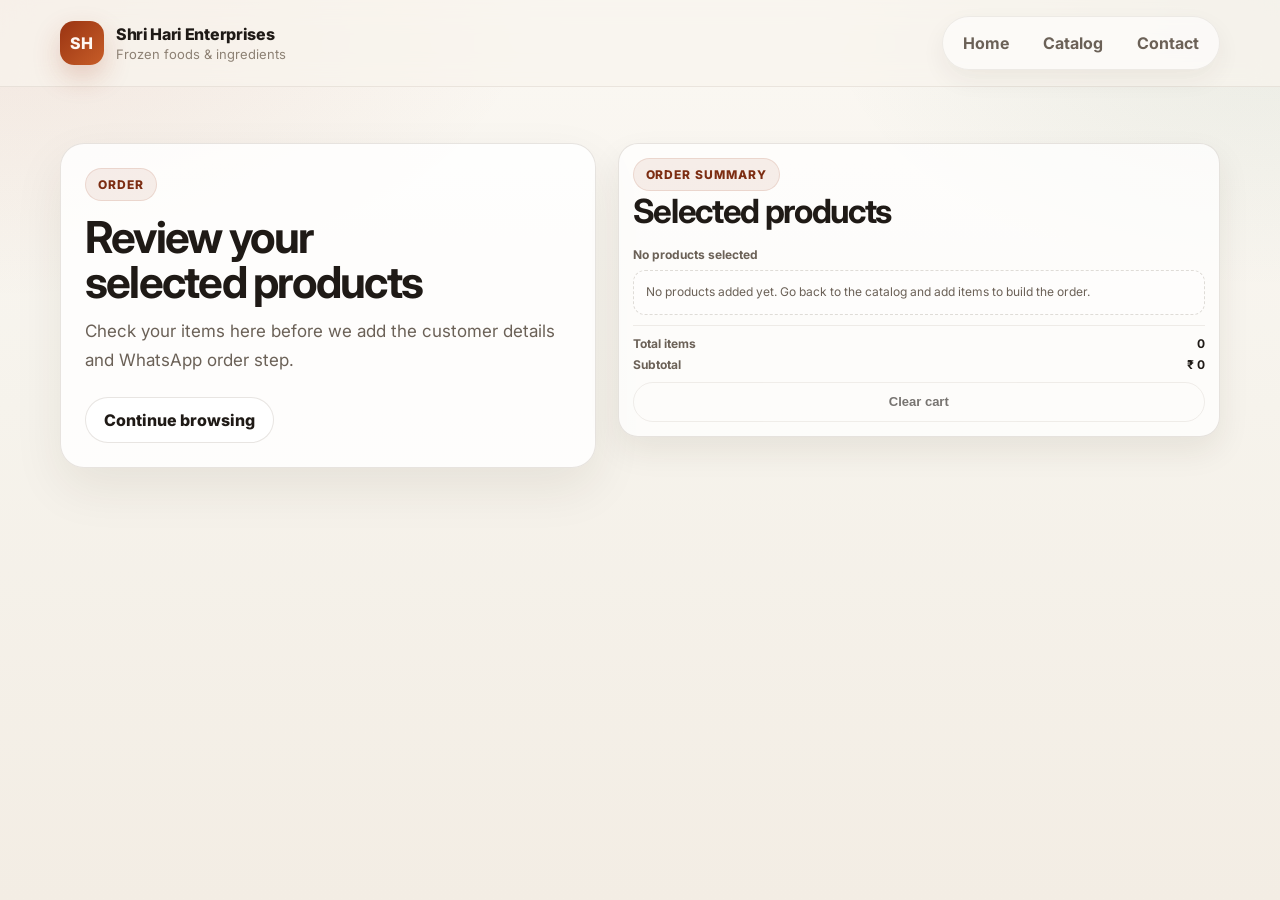
==== cart.html @ fadd580b "Move order summary to dedicated page" ====
<!doctype html>
<html lang="en">
  <head>
    <meta charset="UTF-8" />
    <meta name="viewport" content="width=device-width, initial-scale=1" />
    <meta
      name="description"
      content="Shri Hari Enterprises order summary for selected frozen products."
    />
    <title>Shri Hari Enterprises | Order Summary</title>
    <link rel="preconnect" href="https://fonts.googleapis.com" />
    <link rel="preconnect" href="https://fonts.gstatic.com" crossorigin />
    <link
      href="https://fonts.googleapis.com/css2?family=Inter:wght@400;500;600;700&display=swap"
      rel="stylesheet"
    />
    <link rel="stylesheet" href="assets/styles.css?v=20260323-1" />
  </head>
  <body>
    <header class="site-header">
      <div class="container header-inner">
        <div class="brand">
          <div class="brand-mark" aria-hidden="true">SH</div>
          <div class="brand-text">
            <div class="brand-name">Shri Hari Enterprises</div>
            <div class="brand-tagline">Frozen foods & ingredients</div>
          </div>
        </div>

        <nav class="nav" aria-label="Primary">
          <a href="index.html#home">Home</a>
          <a href="index.html#catalog">Catalog</a>
          <a href="index.html#contact">Contact</a>
        </nav>
      </div>
    </header>

    <main class="order-page">
      <section class="catalog">
        <div class="container order-page-grid">
          <div class="order-page-copy">
            <div class="section-kicker">Order</div>
            <h1 class="order-page-title">Review your selected products</h1>
            <p class="lead">
              Check your items here before we add the customer details and WhatsApp order step.
            </p>
            <div class="cta-row">
              <a class="btn" href="index.html#catalog">Continue browsing</a>
            </div>
          </div>

          <section class="cart-panel cart-page-panel" aria-labelledby="cartTitle">
            <div class="cart-head">
              <div>
                <div class="section-kicker">Order summary</div>
                <h2 id="cartTitle">Selected products</h2>
              </div>
            </div>

            <div id="cartMeta" class="cart-meta" aria-live="polite">No products selected</div>
            <div id="cartItems" class="cart-items" hidden></div>

            <div id="cartEmpty" class="cart-empty">
              No products added yet. Go back to the catalog and add items to build the order.
            </div>

            <div class="cart-summary">
              <div class="cart-summary-row">
                <span>Total items</span>
                <strong id="cartItemCount">0</strong>
              </div>
              <div class="cart-summary-row">
                <span>Subtotal</span>
                <strong id="cartSubtotal">₹ 0</strong>
              </div>
            </div>

            <button id="cartClearBtn" class="btn small ghost cart-clear-btn" type="button" hidden>
              Clear cart
            </button>
          </section>
        </div>
      </section>
    </main>

    <script src="assets/cart.js?v=20260323-1" defer></script>
  </body>
</html>
---- assets/styles.css ----
:root{
  --bg: #f6f3ec;
  --surface: rgba(255,255,255,.82);
  --surface-strong: #ffffff;
  --surface-soft: #f2ece0;
  --border: rgba(64,44,22,.12);
  --border-strong: rgba(64,44,22,.2);
  --text: #1f1a16;
  --muted: #6b6157;
  --muted-2: #8d8174;
  --brand: #9a3412;
  --brand-strong: #7c2d12;
  --brand-soft: #f6d5bf;
  --accent: #215732;
  --accent-soft: #d8eadc;
  --shadow: 0 20px 50px rgba(56,36,18,.08);
  --shadow-soft: 0 10px 24px rgba(56,36,18,.06);
  --radius: 24px;
}

*{ box-sizing: border-box; }
html{ scroll-behavior: smooth; }
html, body{ min-height: 100%; }
body{
  margin: 0;
  font-family: Inter, system-ui, -apple-system, Segoe UI, Roboto, Arial, sans-serif;
  background:
    radial-gradient(900px 500px at 0% 0%, rgba(154,52,18,.09), transparent 60%),
    radial-gradient(800px 500px at 100% 0%, rgba(33,87,50,.08), transparent 58%),
    linear-gradient(180deg, #fbf8f3 0%, var(--bg) 45%, #f3ede4 100%);
  color: var(--text);
}

a{ color: inherit; text-decoration: none; }
a:hover{ text-decoration: underline; }

.container{
  width: min(1160px, calc(100% - 40px));
  margin: 0 auto;
}

.skip-link{
  position: absolute;
  left: -999px;
  top: 16px;
  padding: 10px 14px;
  background: var(--surface-strong);
  border: 1px solid var(--border-strong);
  border-radius: 999px;
  box-shadow: var(--shadow-soft);
}
.skip-link:focus{ left: 16px; z-index: 100; }

.site-header{
  position: sticky;
  top: 0;
  z-index: 40;
  backdrop-filter: blur(14px);
  background: rgba(248,244,237,.72);
  border-bottom: 1px solid rgba(64,44,22,.08);
}
.header-inner{
  display: flex;
  align-items: center;
  justify-content: space-between;
  gap: 16px;
  padding: 16px 0;
}

.brand{
  display: flex;
  align-items: center;
  gap: 12px;
  min-width: 220px;
}
.brand-mark{
  width: 44px;
  height: 44px;
  display: grid;
  place-items: center;
  font-weight: 800;
  letter-spacing: .04em;
  color: #fff7f2;
  border-radius: 14px;
  background: linear-gradient(135deg, var(--brand), #c75d28);
  box-shadow: 0 12px 28px rgba(154,52,18,.22);
}
.brand-name{
  font-weight: 800;
  letter-spacing: -.02em;
}
.brand-tagline{
  color: var(--muted-2);
  font-size: 13px;
  margin-top: 2px;
}

.nav{
  display: flex;
  gap: 6px;
  align-items: center;
  padding: 6px;
  border: 1px solid rgba(64,44,22,.08);
  background: rgba(255,255,255,.6);
  border-radius: 999px;
  box-shadow: var(--shadow-soft);
}
.nav a{
  font-weight: 700;
  color: var(--muted);
  padding: 10px 14px;
  border-radius: 999px;
}
.nav a:hover{
  color: var(--text);
  background: rgba(154,52,18,.08);
  text-decoration: none;
}

.hero{ padding: 44px 0 26px; }
.hero-grid{
  display: grid;
  grid-template-columns: minmax(0, 1.2fr) minmax(300px, .8fr);
  gap: 22px;
  align-items: stretch;
}
.hero-copy,
.hero-card,
.controls,
.card,
.contact-card,
.empty{
  border: 1px solid var(--border);
  border-radius: var(--radius);
  background: var(--surface);
  box-shadow: var(--shadow);
}

.hero-copy{
  padding: 34px;
  background:
    linear-gradient(135deg, rgba(255,255,255,.92), rgba(250,243,233,.92)),
    var(--surface);
}

.eyebrow,
.section-kicker{
  display: inline-flex;
  align-items: center;
  gap: 8px;
  padding: 8px 12px;
  border-radius: 999px;
  border: 1px solid rgba(154,52,18,.12);
  background: rgba(154,52,18,.08);
  color: var(--brand-strong);
  font-size: 12px;
  font-weight: 800;
  letter-spacing: .08em;
  text-transform: uppercase;
}

.eyebrow{
  margin-bottom: 16px;
}

h1{
  margin: 0 0 14px;
  max-width: 12ch;
  font-size: clamp(32px, 5vw, 56px);
  line-height: 1.02;
  letter-spacing: -.05em;
}
h2{
  margin: 0 0 8px;
  font-size: clamp(24px, 2.6vw, 34px);
  letter-spacing: -.04em;
}
p{ margin: 0; }
.lead{
  max-width: 56ch;
  color: var(--muted);
  font-size: 17px;
  line-height: 1.7;
}
.muted{ color: var(--muted); }

.cta-row{
  display: flex;
  flex-wrap: wrap;
  gap: 12px;
  margin-top: 22px;
}

.hero-points{
  display: grid;
  grid-template-columns: repeat(3, minmax(0, 1fr));
  gap: 12px;
  margin-top: 24px;
}
.hero-point{
  display: grid;
  gap: 4px;
  padding: 16px;
  border-radius: 18px;
  background: rgba(255,255,255,.7);
  border: 1px solid rgba(64,44,22,.08);
}
.hero-point-value{
  font-size: 18px;
  font-weight: 800;
  color: var(--text);
}
.hero-point-label{
  color: var(--muted);
  font-size: 13px;
  line-height: 1.5;
}
.btn{
  display: inline-flex;
  align-items: center;
  justify-content: center;
  gap: 8px;
  min-height: 46px;
  border: 1px solid var(--border);
  border-radius: 999px;
  padding: 11px 18px;
  font-weight: 800;
  background: var(--surface-strong);
  color: var(--text);
  cursor: pointer;
  user-select: none;
  transition: transform .18s ease, box-shadow .18s ease, background-color .18s ease, border-color .18s ease;
}
.btn:hover{
  transform: translateY(-1px);
  background: #fff8f3;
  box-shadow: var(--shadow-soft);
  text-decoration: none;
}
.btn.primary{
  color: #fffaf6;
  border-color: rgba(124,45,18,.25);
  background: linear-gradient(135deg, var(--brand), var(--brand-strong));
}
.btn.primary:hover{
  background: linear-gradient(135deg, #ad3d14, #8b3214);
}
.btn.ghost{
  background: transparent;
}
.btn.small{
  min-height: 40px;
  padding: 8px 14px;
  font-size: 13px;
}
.btn[aria-disabled="true"]{
  opacity: .6;
  pointer-events: none;
}

.hero-card{
  padding: 22px;
  background:
    linear-gradient(180deg, rgba(255,255,255,.96), rgba(243,236,224,.92)),
    var(--surface);
}
.hero-card-title{
  font-size: 14px;
  font-weight: 800;
  letter-spacing: .08em;
  text-transform: uppercase;
  color: var(--muted-2);
  margin-bottom: 14px;
}
.mini-table{
  border: 1px solid var(--border);
  border-radius: 18px;
  overflow: hidden;
  background: #fffdfa;
}
.mini-row{
  display: grid;
  grid-template-columns: 1fr 1fr .8fr;
  gap: 10px;
  padding: 12px 14px;
  border-top: 1px solid rgba(64,44,22,.08);
  color: var(--muted);
  font-weight: 700;
}
.mini-row:first-child{ border-top: 0; }
.mini-head{
  color: var(--text);
  background: #f7efe4;
  font-weight: 800;
}
.note{
  margin-top: 14px;
  color: var(--muted);
  line-height: 1.6;
}

.hero-support{
  margin-top: 18px;
  padding-top: 16px;
  border-top: 1px solid rgba(64,44,22,.08);
}
.support-title{
  font-weight: 800;
  margin-bottom: 6px;
}
.support-copy{
  color: var(--muted);
  line-height: 1.6;
}

.catalog{ padding: 30px 0 12px; }
.section-head{
  display: flex;
  align-items: end;
  justify-content: space-between;
  gap: 16px;
  margin-bottom: 14px;
}
.section-head h2{
  margin-top: 10px;
}
.controls{
  display: grid;
  grid-template-columns: 1.4fr 1fr 1fr;
  gap: 10px;
  padding: 14px;
}
.control{ display: grid; gap: 6px; }
.control-label{
  font-size: 11px;
  color: var(--muted-2);
  font-weight: 800;
  letter-spacing: .05em;
  text-transform: uppercase;
}
input, select{
  width: 100%;
  min-height: 42px;
  padding: 10px 12px;
  border-radius: 12px;
  border: 1px solid rgba(64,44,22,.14);
  background: #fffdfa;
  color: var(--text);
  outline: none;
  font: inherit;
  font-size: 14px;
}
input::placeholder{ color: #9b8e81; }
input:focus, select:focus{
  border-color: rgba(154,52,18,.45);
  box-shadow: 0 0 0 4px rgba(154,52,18,.12);
}

.catalog-bar{
  display: flex;
  justify-content: space-between;
  align-items: center;
  gap: 12px;
  margin: 10px 0 10px;
}
.catalog-actions{
  display: flex;
  align-items: center;
  justify-content: flex-end;
  gap: 14px;
}
.results-meta{
  color: var(--muted);
  font-size: 14px;
  font-weight: 700;
}
.filter-reset-btn{
  border: 0;
  background: transparent;
  color: var(--brand-strong);
  padding: 0;
  font: inherit;
  font-size: 13px;
  font-weight: 800;
  cursor: pointer;
}
.filter-reset-btn:hover{
  text-decoration: underline;
}
.order-shortcut{
  display: inline-flex;
  align-items: center;
  gap: 10px;
  min-height: 38px;
  padding: 8px 12px;
  border-radius: 999px;
  border: 1px solid rgba(64,44,22,.12);
  background: rgba(255,255,255,.78);
  color: var(--text);
  font-size: 13px;
  font-weight: 800;
  box-shadow: var(--shadow-soft);
}
.order-shortcut:hover{
  text-decoration: none;
  background: #fff8f3;
}
.order-shortcut[data-empty="true"]{
  color: var(--muted);
}
.order-count-badge{
  min-width: 24px;
  height: 24px;
  display: grid;
  place-items: center;
  padding: 0 6px;
  border-radius: 999px;
  background: rgba(154,52,18,.1);
  color: var(--brand-strong);
  font-size: 12px;
  font-weight: 800;
}

.grid{
  display: grid;
  grid-template-columns: repeat(12, 1fr);
  gap: 16px;
  padding-bottom: 22px;
}

.order-page{
  padding: 26px 0 52px;
}
.order-page-grid{
  display: grid;
  grid-template-columns: minmax(0, .8fr) minmax(300px, .9fr);
  gap: 22px;
  align-items: start;
}
.order-page-copy{
  padding: 24px;
  border: 1px solid var(--border);
  border-radius: var(--radius);
  background: var(--surface);
  box-shadow: var(--shadow);
}
.order-page-title{
  margin: 14px 0 12px;
  font-size: clamp(28px, 4vw, 44px);
  line-height: 1.02;
  letter-spacing: -.04em;
}
.cart-page-panel{
  position: static;
}

.cart-panel{
  position: sticky;
  top: 92px;
  padding: 14px;
  border: 1px solid var(--border);
  border-radius: 20px;
  background: rgba(255,255,255,.72);
  box-shadow: 0 14px 32px rgba(56,36,18,.08);
}
.cart-head{
  display: flex;
  align-items: start;
  justify-content: space-between;
  gap: 10px;
  margin-bottom: 8px;
}
.cart-head h3{
  margin: 8px 0 0;
  font-size: 16px;
  letter-spacing: -.02em;
}
.cart-meta{
  color: var(--muted);
  font-size: 12px;
  font-weight: 700;
  margin-bottom: 8px;
}
.cart-items{
  display: grid;
  gap: 8px;
  max-height: 380px;
  overflow: auto;
  padding-right: 2px;
}
.cart-item{
  padding: 10px;
  border-radius: 14px;
  border: 1px solid rgba(64,44,22,.08);
  background: rgba(255,255,255,.82);
}
.cart-item-title{
  font-size: 13px;
  font-weight: 800;
  line-height: 1.35;
}
.cart-item-meta{
  margin-top: 4px;
  color: var(--muted-2);
  font-size: 10px;
  line-height: 1.45;
}
.cart-item-price{
  margin-top: 5px;
  color: var(--muted);
  font-size: 11px;
  font-weight: 700;
}
.cart-item-actions{
  display: flex;
  align-items: center;
  justify-content: space-between;
  gap: 6px;
  margin-top: 8px;
  flex-wrap: wrap;
}
.qty-controls{
  display: inline-flex;
  align-items: center;
  gap: 4px;
  padding: 2px;
  border-radius: 999px;
  border: 1px solid rgba(64,44,22,.1);
  background: #fffdfa;
}
.qty-btn{
  width: 24px;
  height: 24px;
  border: 0;
  border-radius: 999px;
  background: rgba(154,52,18,.08);
  color: var(--brand-strong);
  font: inherit;
  font-weight: 800;
  cursor: pointer;
}
.qty-value{
  min-width: 14px;
  text-align: center;
  font-size: 12px;
  font-weight: 800;
}
.cart-line-total{
  margin-left: auto;
  font-size: 12px;
  font-weight: 800;
}
.cart-remove{
  min-height: 28px;
  padding: 4px 8px;
  font-size: 11px;
}
.cart-empty{
  padding: 12px;
  border-radius: 12px;
  border: 1px dashed rgba(64,44,22,.16);
  color: var(--muted);
  background: rgba(255,255,255,.45);
  font-size: 12px;
  line-height: 1.55;
}
.cart-summary{
  margin-top: 10px;
  padding-top: 10px;
  border-top: 1px solid rgba(64,44,22,.08);
  display: grid;
  gap: 6px;
}
.cart-summary-row{
  display: flex;
  justify-content: space-between;
  gap: 12px;
  color: var(--muted);
  font-size: 12px;
  font-weight: 700;
}
.cart-summary-row strong{
  color: var(--text);
}
.cart-clear-btn{
  width: 100%;
  margin-top: 10px;
}

.card{
  grid-column: span 12;
  padding: 18px;
  display: flex;
  flex-direction: column;
  align-items: flex-start;
  transform-origin: center;
  transition: transform .22s ease, box-shadow .22s ease, border-color .22s ease, background-color .22s ease;
}
.card:hover{
  transform: translateY(-6px) scale(1.02);
  border-color: rgba(154,52,18,.18);
  background: rgba(255,255,255,.96);
  box-shadow: 0 28px 54px rgba(56,36,18,.14);
}
.card-media{
  border-radius: 18px;
  border: 1px solid rgba(64,44,22,.08);
  background:
    linear-gradient(180deg, #fffdfa, #f5ede3);
  width: 120px;
  height: 120px;
  aspect-ratio: 1 / 1;
  overflow: hidden;
  flex: 0 0 auto;
  display: flex;
  align-items: center;
  justify-content: center;
  padding: 10px;
  margin-bottom: 14px;
  transition: transform .22s ease, box-shadow .22s ease, border-color .22s ease;
}
.card-media img{
  width: auto;
  height: auto;
  max-width: 100%;
  max-height: 100%;
  object-fit: contain;
  object-position: center;
  display: block;
  margin: auto;
  transition: transform .28s ease;
}
.card-placeholder{
  width: 100%;
  height: 100%;
  display: flex;
  flex-direction: column;
  align-items: center;
  justify-content: center;
  gap: 8px;
  text-align: center;
  padding: 10px;
  color: var(--muted);
}
.card-placeholder-badge{
  width: 48px;
  height: 48px;
  display: grid;
  place-items: center;
  border-radius: 16px;
  background: rgba(154,52,18,.1);
  color: var(--brand-strong);
  font-size: 14px;
  font-weight: 800;
  letter-spacing: .06em;
}
.card-placeholder-label{
  font-size: 11px;
  font-weight: 700;
  line-height: 1.4;
}
[data-product-id]:hover .card-media{
  transform: scale(1.04);
  border-color: rgba(154,52,18,.18);
  box-shadow: 0 14px 28px rgba(56,36,18,.1);
}
[data-product-id]:hover .card-media img{
  transform: scale(1.08);
}
[data-product-id="cremica-snack-dressing-pouch-1-2kg"] .card-media img,
[data-product-id="cremica-tandoori-bread-spread-1kg"] .card-media img,
[data-product-id="cremica-cheese-blends-1kg"] .card-media img,
[data-product-id="cremica-chilli-garlic-dip-1kg"] .card-media img,
[data-product-id="cremica-pizza-sauce-1kg"] .card-media img,
[data-product-id="cremica-cheezy-jalapeno-1kg"] .card-media img{
  transform: translateY(-2px);
}
.card-top{
  display: flex;
  justify-content: space-between;
  gap: 14px;
  align-items: start;
  width: 100%;
}
.card h3{
  margin: 0 0 6px;
  font-size: 18px;
  line-height: 1.25;
  letter-spacing: -.02em;
}
.badge{
  display: inline-flex;
  align-items: center;
  gap: 8px;
  padding: 7px 11px;
  border: 1px solid rgba(64,44,22,.08);
  border-radius: 999px;
  color: var(--brand-strong);
  background: var(--brand-soft);
  font-weight: 800;
  font-size: 12px;
  white-space: nowrap;
  transition: transform .22s ease, box-shadow .22s ease;
}
[data-product-id]:hover .badge{
  transform: translateY(-1px);
}
.badge.gst-nil{
  color: #255a35;
  border-color: rgba(33,87,50,.15);
  background: var(--accent-soft);
}
.badge.gst-18{
  color: #7c2d12;
  border-color: rgba(154,52,18,.12);
  background: #f4d7c7;
}
.card-sub{
  color: var(--muted-2);
  font-weight: 700;
  font-size: 13px;
  letter-spacing: .04em;
}

.kv{
  width: 100%;
  margin-top: 14px;
  display: grid;
  grid-template-columns: repeat(3, minmax(0, 1fr));
  gap: 10px;
}
.kv-item{
  border: 1px solid rgba(64,44,22,.08);
  border-radius: 16px;
  padding: 12px;
  background: rgba(255,255,255,.65);
}
.kv-k{
  color: var(--muted-2);
  font-size: 11px;
  font-weight: 800;
  letter-spacing: .06em;
  text-transform: uppercase;
}
.kv-v{
  margin-top: 6px;
  font-size: 15px;
  font-weight: 800;
}
.price{ font-variant-numeric: tabular-nums; }
.card-actions{
  width: 100%;
  margin-top: 14px;
}
.add-cart-btn{
  width: 100%;
}

.empty{
  padding: 28px;
  color: var(--muted);
  background: rgba(255,255,255,.7);
}
.empty-title{
  font-weight: 850;
  margin-bottom: 6px;
  color: var(--text);
}
.empty-subtitle{ color: var(--muted); }

.contact{ padding: 34px 0 60px; }
.contact-grid{
  display: grid;
  grid-template-columns: .85fr 1.15fr;
  gap: 22px;
  align-items: start;
}
.contact-card{
  padding: 22px;
  background:
    linear-gradient(180deg, rgba(255,255,255,.96), rgba(246,240,231,.92)),
    var(--surface);
}
.contact-row{
  display: grid;
  grid-template-columns: 120px 1fr;
  gap: 12px;
  padding: 12px 0;
  border-top: 1px solid rgba(64,44,22,.08);
}
.contact-row:first-child{ border-top: 0; }
.contact-k{
  color: var(--muted-2);
  font-weight: 800;
  font-size: 13px;
  letter-spacing: .04em;
  text-transform: uppercase;
}
.contact-v{
  font-weight: 650;
  color: var(--text);
}
.contact-v a{
  text-decoration: underline;
  text-decoration-color: rgba(64,44,22,.25);
}
.contact-cta{
  display: flex;
  gap: 10px;
  flex-wrap: wrap;
  margin-top: 16px;
}

.site-footer{
  border-top: 1px solid rgba(64,44,22,.08);
  background: rgba(251,247,241,.92);
  backdrop-filter: blur(12px);
}
.footer-inner{
  display: flex;
  justify-content: space-between;
  align-items: center;
  gap: 14px;
  padding: 20px 0 28px;
}
.footer-title{ font-weight: 850; }
.footer-subtitle{
  color: var(--muted-2);
  font-weight: 650;
  font-size: 13px;
  margin-top: 4px;
}
.footer-link{
  color: var(--muted);
  font-weight: 750;
  border: 1px solid var(--border);
  padding: 10px 14px;
  border-radius: 999px;
  background: rgba(255,255,255,.8);
}
.footer-link:hover{
  text-decoration: none;
  background: #fff8f2;
  color: var(--text);
}

@media (min-width: 720px){
  .card{ grid-column: span 6; }
}

@media (min-width: 1040px){
  .card{ grid-column: span 4; }
}

@media (max-width: 980px){
  .hero{
    padding-top: 28px;
  }
  .hero-grid,
  .contact-grid{
    grid-template-columns: 1fr;
  }
  .order-page-grid{
    grid-template-columns: 1fr;
  }
  .cart-panel{
    position: static;
    padding: 18px;
  }
  .hero-points{
    grid-template-columns: 1fr;
  }
  .section-head{
    flex-direction: column;
    align-items: start;
  }
  .controls{
    grid-template-columns: 1fr 1fr;
  }
}

@media (max-width: 680px){
  .container{
    width: calc(100% - 24px);
  }
  .site-header{
    background: rgba(248,244,237,.96);
  }
  .header-inner{
    padding: 12px 0;
    flex-direction: row;
    align-items: center;
    justify-content: space-between;
    gap: 12px;
  }
  .brand{
    min-width: 0;
    flex: 1 1 auto;
  }
  .nav{
    display: flex;
    align-items: center;
    justify-content: center;
    width: auto;
    flex: 0 0 auto;
    border-radius: 999px;
    gap: 6px;
    padding: 6px;
    background: #ffffff;
    border: 1px solid rgba(154,52,18,.14);
    box-shadow: 0 12px 24px rgba(56,36,18,.08);
  }
  .nav a{
    width: auto;
    text-align: center;
    padding: 10px 12px;
    background: transparent;
    color: var(--muted);
    font-size: 13px;
    font-weight: 700;
    border: 0;
  }
  .nav a:hover{
    background: rgba(154,52,18,.08);
    color: var(--text);
  }
  .hero-copy,
  .hero-card,
  .controls,
  .cart-panel,
  .contact-card,
  .empty{
    border-radius: 20px;
  }
  .hero-copy,
  .hero-card,
  .controls,
  .cart-panel,
  .contact-card{
    padding: 18px;
  }
  h1{
    max-width: none;
    font-size: clamp(28px, 9vw, 40px);
  }
  .eyebrow,
  .section-kicker{
    font-size: 11px;
  }
  .lead{
    font-size: 15px;
  }
  .controls{
    grid-template-columns: 1fr;
    gap: 12px;
  }
  .catalog-bar,
  .footer-inner{
    flex-direction: column;
    align-items: stretch;
  }
  .catalog-actions{
    justify-content: space-between;
  }
  .cart-head,
  .cart-item-actions{
    flex-direction: column;
    align-items: stretch;
  }
  .cart-items{
    max-height: none;
  }
  .qty-controls{
    justify-content: space-between;
  }
  .grid{
    gap: 12px;
  }
  .card{
    grid-column: span 6;
    padding: 14px;
    min-width: 0;
  }
  .card-media{
    width: 96px;
    height: 96px;
    margin-bottom: 10px;
  }
  .card-top{
    flex-direction: column;
    align-items: start;
    gap: 8px;
  }
  .card h3{
    font-size: 15px;
    line-height: 1.2;
  }
  .card-sub{
    font-size: 11px;
  }
  .badge{
    white-space: normal;
    font-size: 11px;
    padding: 6px 9px;
  }
  .kv{
    grid-template-columns: repeat(2, minmax(0, 1fr));
    gap: 8px;
    margin-top: 10px;
  }
  .kv-item{
    padding: 10px;
  }
  .kv-item:last-child{
    grid-column: 1 / -1;
  }
  .contact-row{
    grid-template-columns: 1fr;
    gap: 6px;
  }
  .btn,
  .footer-link{
    width: 100%;
  }
}

@media (max-width: 520px){
  .container{
    width: calc(100% - 20px);
  }
  .header-inner{
    flex-wrap: wrap;
  }
  .brand{
    width: 100%;
  }
  .brand-tagline{
    font-size: 12px;
  }
  .nav{
    width: 100%;
    justify-content: space-between;
  }
  .nav a{
    flex: 1 1 0;
    min-width: 0;
    padding: 10px 8px;
    font-size: 12px;
  }
  .hero{
    padding: 20px 0 18px;
  }
  .catalog-actions{
    flex-direction: column;
    align-items: stretch;
    gap: 8px;
  }
  .order-shortcut{
    justify-content: space-between;
  }
  .hero-copy,
  .hero-card,
  .controls,
  .card,
  .cart-panel,
  .contact-card,
  .empty{
    border-radius: 18px;
  }
  .hero-copy,
  .hero-card,
  .controls,
  .contact-card,
  .cart-panel,
  .card{
    padding: 16px;
  }
  .mini-row{
    grid-template-columns: 1fr 1fr .7fr;
    gap: 8px;
    padding: 10px 12px;
    font-size: 13px;
  }
  .card-media{
    width: 104px;
    height: 104px;
    margin-bottom: 12px;
  }
  .card h3{
    font-size: 16px;
  }
  .results-meta{
    text-align: center;
  }
}

@media (max-width: 380px){
  .brand-mark{
    width: 40px;
    height: 40px;
  }
  .brand-name{
    font-size: 15px;
  }
  .brand-tagline{
    display: none;
  }
  h1{
    font-size: 26px;
  }
  .lead{
    font-size: 14px;
    line-height: 1.6;
  }
  .nav{
    padding: 4px;
  }
  .nav a{
    padding: 9px 6px;
    font-size: 11px;
  }
  .card{
    grid-column: span 12;
  }
  .card-media{
    width: 96px;
    height: 96px;
  }
  .kv{
    grid-template-columns: 1fr;
  }
  .kv-item:last-child{
    grid-column: auto;
  }
  .badge{
    font-size: 11px;
    padding: 6px 9px;
  }
}

@media (hover: none){
  .card:hover{
    transform: none;
    background: var(--surface);
    box-shadow: var(--shadow);
  }
  [data-product-id]:hover .card-media,
  [data-product-id]:hover .card-media img,
  [data-product-id]:hover .badge{
    transform: none;
    box-shadow: none;
  }
  .card:active{
    transform: scale(.985);
    box-shadow: 0 18px 36px rgba(56,36,18,.12);
  }
  .card:active .card-media{
    transform: scale(1.03);
  }
  .card:active .card-media img{
    transform: scale(1.06);
  }
}
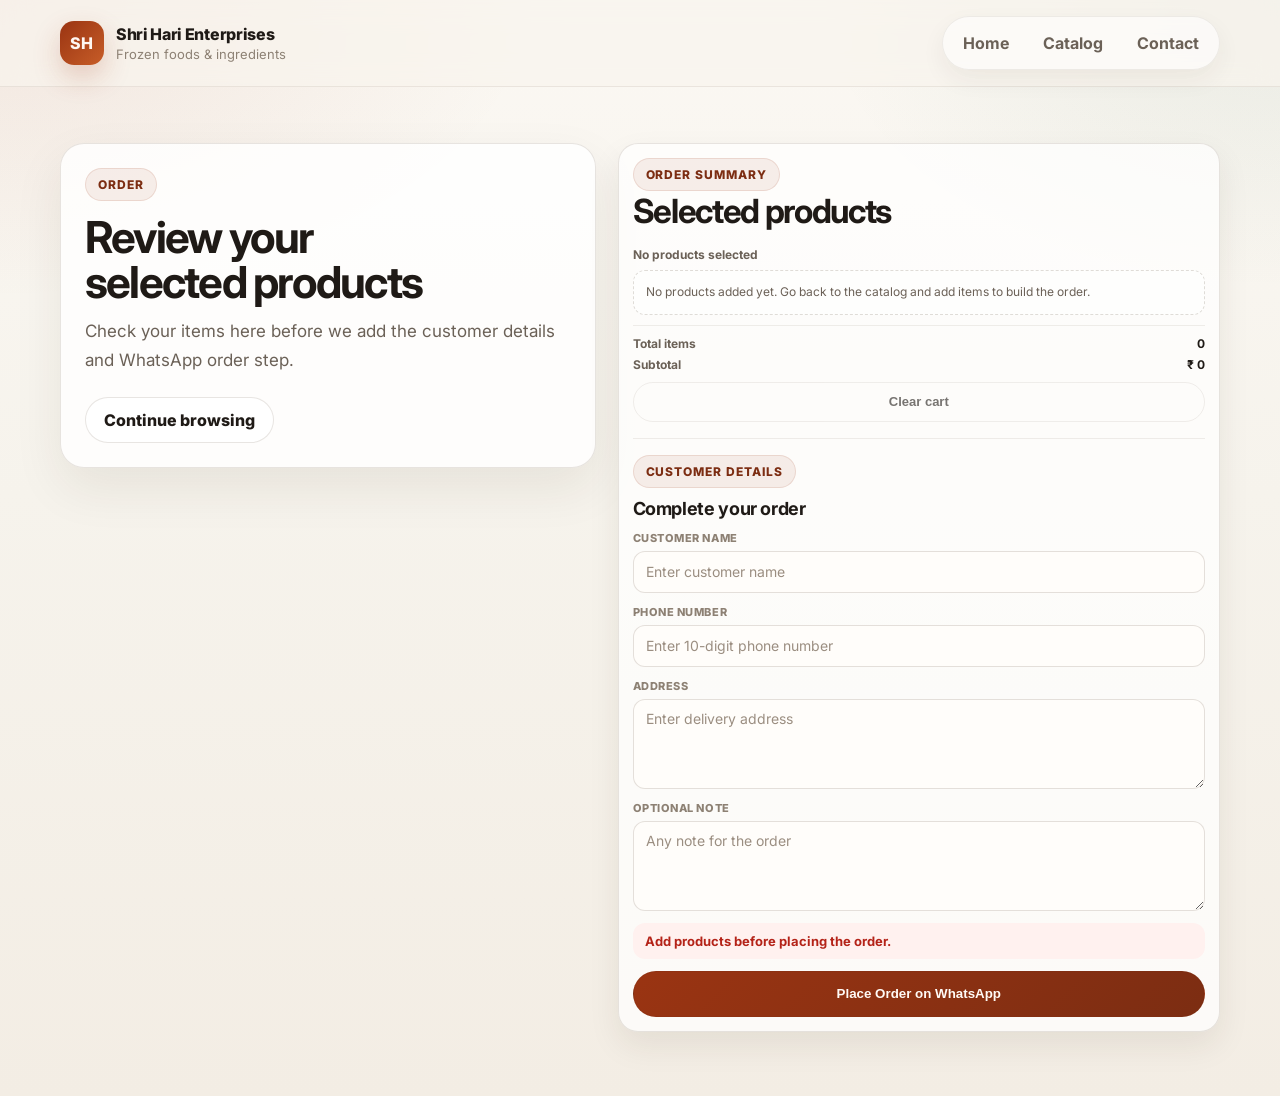
==== commit b9c4211c: "Add customer form and WhatsApp checkout" ====
--- a/cart.html
+++ b/cart.html
@@ -78,6 +78,42 @@
             <button id="cartClearBtn" class="btn small ghost cart-clear-btn" type="button" hidden>
               Clear cart
             </button>
+
+            <div class="order-form-block">
+              <div class="section-kicker">Customer details</div>
+              <h3 class="order-form-title">Complete your order</h3>
+
+              <form id="orderForm" class="order-form" novalidate>
+                <label class="control">
+                  <span class="control-label">Customer name</span>
+                  <input id="customerName" name="customerName" type="text" placeholder="Enter customer name" />
+                  <span id="nameError" class="field-error" hidden>Please enter the customer name.</span>
+                </label>
+
+                <label class="control">
+                  <span class="control-label">Phone number</span>
+                  <input id="customerPhone" name="customerPhone" type="tel" inputmode="numeric" placeholder="Enter 10-digit phone number" />
+                  <span id="phoneError" class="field-error" hidden>Please enter a valid 10-digit phone number.</span>
+                </label>
+
+                <label class="control">
+                  <span class="control-label">Address</span>
+                  <textarea id="customerAddress" name="customerAddress" rows="3" placeholder="Enter delivery address"></textarea>
+                  <span id="addressError" class="field-error" hidden>Please enter the address.</span>
+                </label>
+
+                <label class="control">
+                  <span class="control-label">Optional note</span>
+                  <textarea id="customerNote" name="customerNote" rows="2" placeholder="Any note for the order"></textarea>
+                </label>
+
+                <div id="cartError" class="form-message" hidden>Add products before placing the order.</div>
+
+                <button id="placeOrderBtn" class="btn primary" type="submit">
+                  Place Order on WhatsApp
+                </button>
+              </form>
+            </div>
           </section>
         </div>
       </section>
--- a/assets/styles.css
+++ b/assets/styles.css
@@ -72,6 +72,7 @@
   align-items: center;
   gap: 12px;
   min-width: 220px;
+  flex: 1 1 auto;
 }
 .brand-mark{
   width: 44px;
@@ -93,6 +94,9 @@
   color: var(--muted-2);
   font-size: 13px;
   margin-top: 2px;
+}
+.brand-text{
+  min-width: 0;
 }
 
 .nav{
@@ -115,6 +119,33 @@
   color: var(--text);
   background: rgba(154,52,18,.08);
   text-decoration: none;
+}
+.header-order-btn{
+  position: relative;
+  margin-left: auto;
+  width: 46px;
+  height: 46px;
+  display: inline-flex;
+  align-items: center;
+  justify-content: center;
+  border-radius: 16px;
+  border: 1px solid rgba(64,44,22,.1);
+  background: rgba(255,255,255,.76);
+  box-shadow: var(--shadow-soft);
+}
+.header-order-btn:hover{
+  text-decoration: none;
+  background: #fff8f3;
+}
+.header-order-icon{
+  width: 20px;
+  height: 20px;
+  color: var(--brand-strong);
+}
+.header-order-icon svg{
+  width: 100%;
+  height: 100%;
+  display: block;
 }
 
 .hero{ padding: 44px 0 26px; }
@@ -350,8 +381,22 @@
   font: inherit;
   font-size: 14px;
 }
+textarea{
+  width: 100%;
+  min-height: 90px;
+  padding: 10px 12px;
+  border-radius: 12px;
+  border: 1px solid rgba(64,44,22,.14);
+  background: #fffdfa;
+  color: var(--text);
+  outline: none;
+  font: inherit;
+  font-size: 14px;
+  resize: vertical;
+}
 input::placeholder{ color: #9b8e81; }
-input:focus, select:focus{
+textarea::placeholder{ color: #9b8e81; }
+input:focus, select:focus, textarea:focus{
   border-color: rgba(154,52,18,.45);
   box-shadow: 0 0 0 4px rgba(154,52,18,.12);
 }
@@ -362,12 +407,6 @@
   align-items: center;
   gap: 12px;
   margin: 10px 0 10px;
-}
-.catalog-actions{
-  display: flex;
-  align-items: center;
-  justify-content: flex-end;
-  gap: 14px;
 }
 .results-meta{
   color: var(--muted);
@@ -387,38 +426,23 @@
 .filter-reset-btn:hover{
   text-decoration: underline;
 }
-.order-shortcut{
-  display: inline-flex;
-  align-items: center;
-  gap: 10px;
-  min-height: 38px;
-  padding: 8px 12px;
+.order-count-badge{
+  min-width: 22px;
+  height: 22px;
+  display: grid;
+  place-items: center;
+  padding: 0 5px;
   border-radius: 999px;
-  border: 1px solid rgba(64,44,22,.12);
-  background: rgba(255,255,255,.78);
-  color: var(--text);
-  font-size: 13px;
-  font-weight: 800;
-  box-shadow: var(--shadow-soft);
-}
-.order-shortcut:hover{
-  text-decoration: none;
-  background: #fff8f3;
-}
-.order-shortcut[data-empty="true"]{
-  color: var(--muted);
-}
-.order-count-badge{
-  min-width: 24px;
-  height: 24px;
-  display: grid;
-  place-items: center;
-  padding: 0 6px;
-  border-radius: 999px;
-  background: rgba(154,52,18,.1);
-  color: var(--brand-strong);
-  font-size: 12px;
-  font-weight: 800;
+  background: var(--brand);
+  color: #fffaf6;
+  font-size: 11px;
+  font-weight: 800;
+  line-height: 1;
+}
+.header-order-btn .order-count-badge{
+  position: absolute;
+  top: -5px;
+  right: -5px;
 }
 
 .grid{
@@ -585,6 +609,33 @@
 .cart-clear-btn{
   width: 100%;
   margin-top: 10px;
+}
+.order-form-block{
+  margin-top: 16px;
+  padding-top: 16px;
+  border-top: 1px solid rgba(64,44,22,.08);
+}
+.order-form-title{
+  margin: 10px 0 12px;
+  font-size: 18px;
+  letter-spacing: -.02em;
+}
+.order-form{
+  display: grid;
+  gap: 12px;
+}
+.field-error{
+  color: #b42318;
+  font-size: 12px;
+  font-weight: 700;
+}
+.form-message{
+  padding: 10px 12px;
+  border-radius: 12px;
+  background: #fff1ef;
+  color: #b42318;
+  font-size: 13px;
+  font-weight: 700;
 }
 
 .card{
@@ -959,9 +1010,6 @@
     flex-direction: column;
     align-items: stretch;
   }
-  .catalog-actions{
-    justify-content: space-between;
-  }
   .cart-head,
   .cart-item-actions{
     flex-direction: column;
@@ -1038,6 +1086,10 @@
     font-size: 12px;
   }
   .nav{
+    width: 100%;
+    justify-content: space-between;
+  }
+  .header-actions{
     width: 100%;
     justify-content: space-between;
   }
@@ -1049,14 +1101,6 @@
   }
   .hero{
     padding: 20px 0 18px;
-  }
-  .catalog-actions{
-    flex-direction: column;
-    align-items: stretch;
-    gap: 8px;
-  }
-  .order-shortcut{
-    justify-content: space-between;
   }
   .hero-copy,
   .hero-card,
